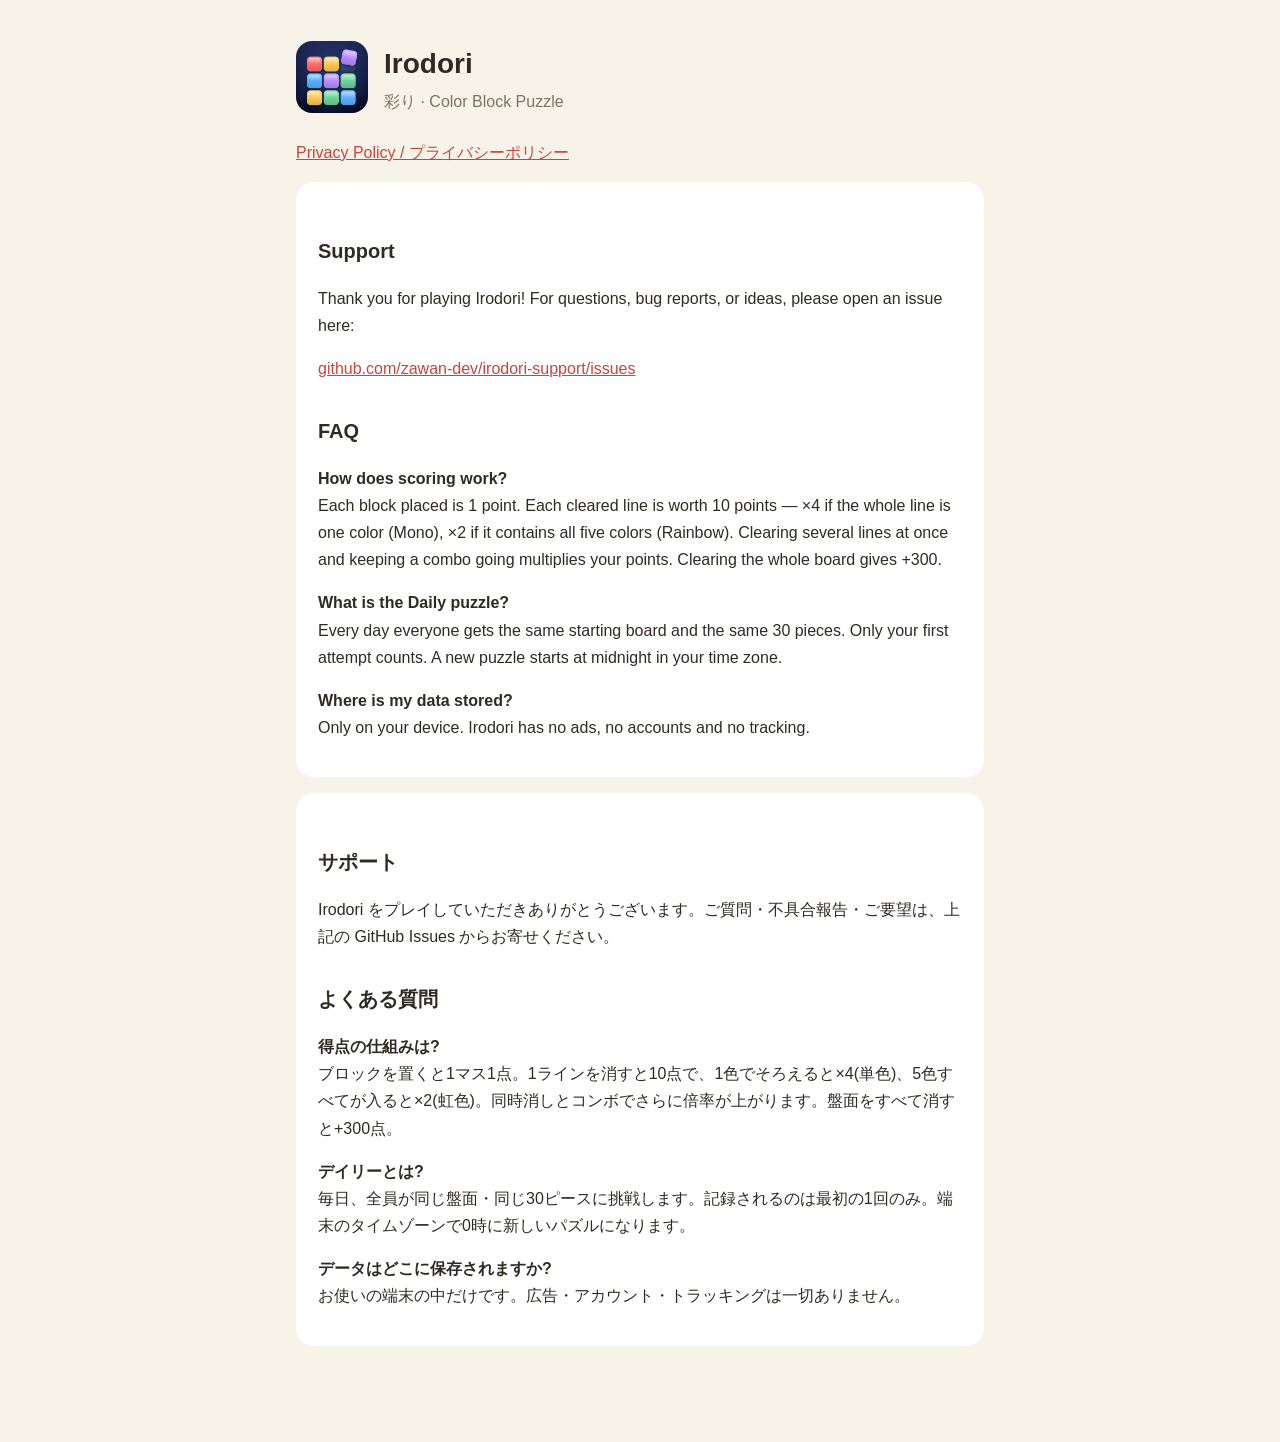
==== index.html @ 881e3e6b "Add support and privacy policy pages" ====
<!doctype html><html lang="ja"><head><meta charset="utf-8"><meta name="viewport" content="width=device-width,initial-scale=1">
<title>Irodori Support</title><link rel="stylesheet" href="style.css"></head><body><main>
<header><img src="icon.png" alt=""><div><h1>Irodori</h1><div class="sub">彩り · Color Block Puzzle</div></div></header>
<nav><a href="privacy.html">Privacy Policy / プライバシーポリシー</a></nav>
<div class="card"><h2>Support</h2>
<p>Thank you for playing Irodori! For questions, bug reports, or ideas, please open an issue here:</p>
<p><a href="https://github.com/zawan-dev/irodori-support/issues">github.com/zawan-dev/irodori-support/issues</a></p>
<h2>FAQ</h2>
<p><b>How does scoring work?</b><br>Each block placed is 1 point. Each cleared line is worth 10 points — ×4 if the whole line is one color (Mono), ×2 if it contains all five colors (Rainbow). Clearing several lines at once and keeping a combo going multiplies your points. Clearing the whole board gives +300.</p>
<p><b>What is the Daily puzzle?</b><br>Every day everyone gets the same starting board and the same 30 pieces. Only your first attempt counts. A new puzzle starts at midnight in your time zone.</p>
<p><b>Where is my data stored?</b><br>Only on your device. Irodori has no ads, no accounts and no tracking.</p></div>
<div class="card"><h2>サポート</h2>
<p>Irodori をプレイしていただきありがとうございます。ご質問・不具合報告・ご要望は、上記の GitHub Issues からお寄せください。</p>
<h2>よくある質問</h2>
<p><b>得点の仕組みは?</b><br>ブロックを置くと1マス1点。1ラインを消すと10点で、1色でそろえると×4(単色)、5色すべてが入ると×2(虹色)。同時消しとコンボでさらに倍率が上がります。盤面をすべて消すと+300点。</p>
<p><b>デイリーとは?</b><br>毎日、全員が同じ盤面・同じ30ピースに挑戦します。記録されるのは最初の1回のみ。端末のタイムゾーンで0時に新しいパズルになります。</p>
<p><b>データはどこに保存されますか?</b><br>お使いの端末の中だけです。広告・アカウント・トラッキングは一切ありません。</p></div>
</main></body></html>
---- style.css ----
:root{--bg:#F8F3E9;--card:#fff;--text:#2F2A24;--sub:#7C7263;--accent:#C8443F}
@media (prefers-color-scheme:dark){:root{--bg:#0E1127;--card:#1A1F3D;--text:#F1EEF8;--sub:#9DA3C7;--accent:#FFC857}}
*{box-sizing:border-box}body{margin:0;background:var(--bg);color:var(--text);font:16px/1.7 -apple-system,BlinkMacSystemFont,"Hiragino Sans",sans-serif}
main{max-width:720px;margin:0 auto;padding:40px 16px 80px}header{display:flex;gap:16px;align-items:center;margin-bottom:24px}
header img{width:72px;height:72px;border-radius:16px}h1{margin:0;font-size:28px}h2{margin-top:32px;font-size:20px}
.card{background:var(--card);border-radius:18px;padding:20px 22px;margin:16px 0}.sub{color:var(--sub)}a{color:var(--accent)}
nav a{margin-right:16px}
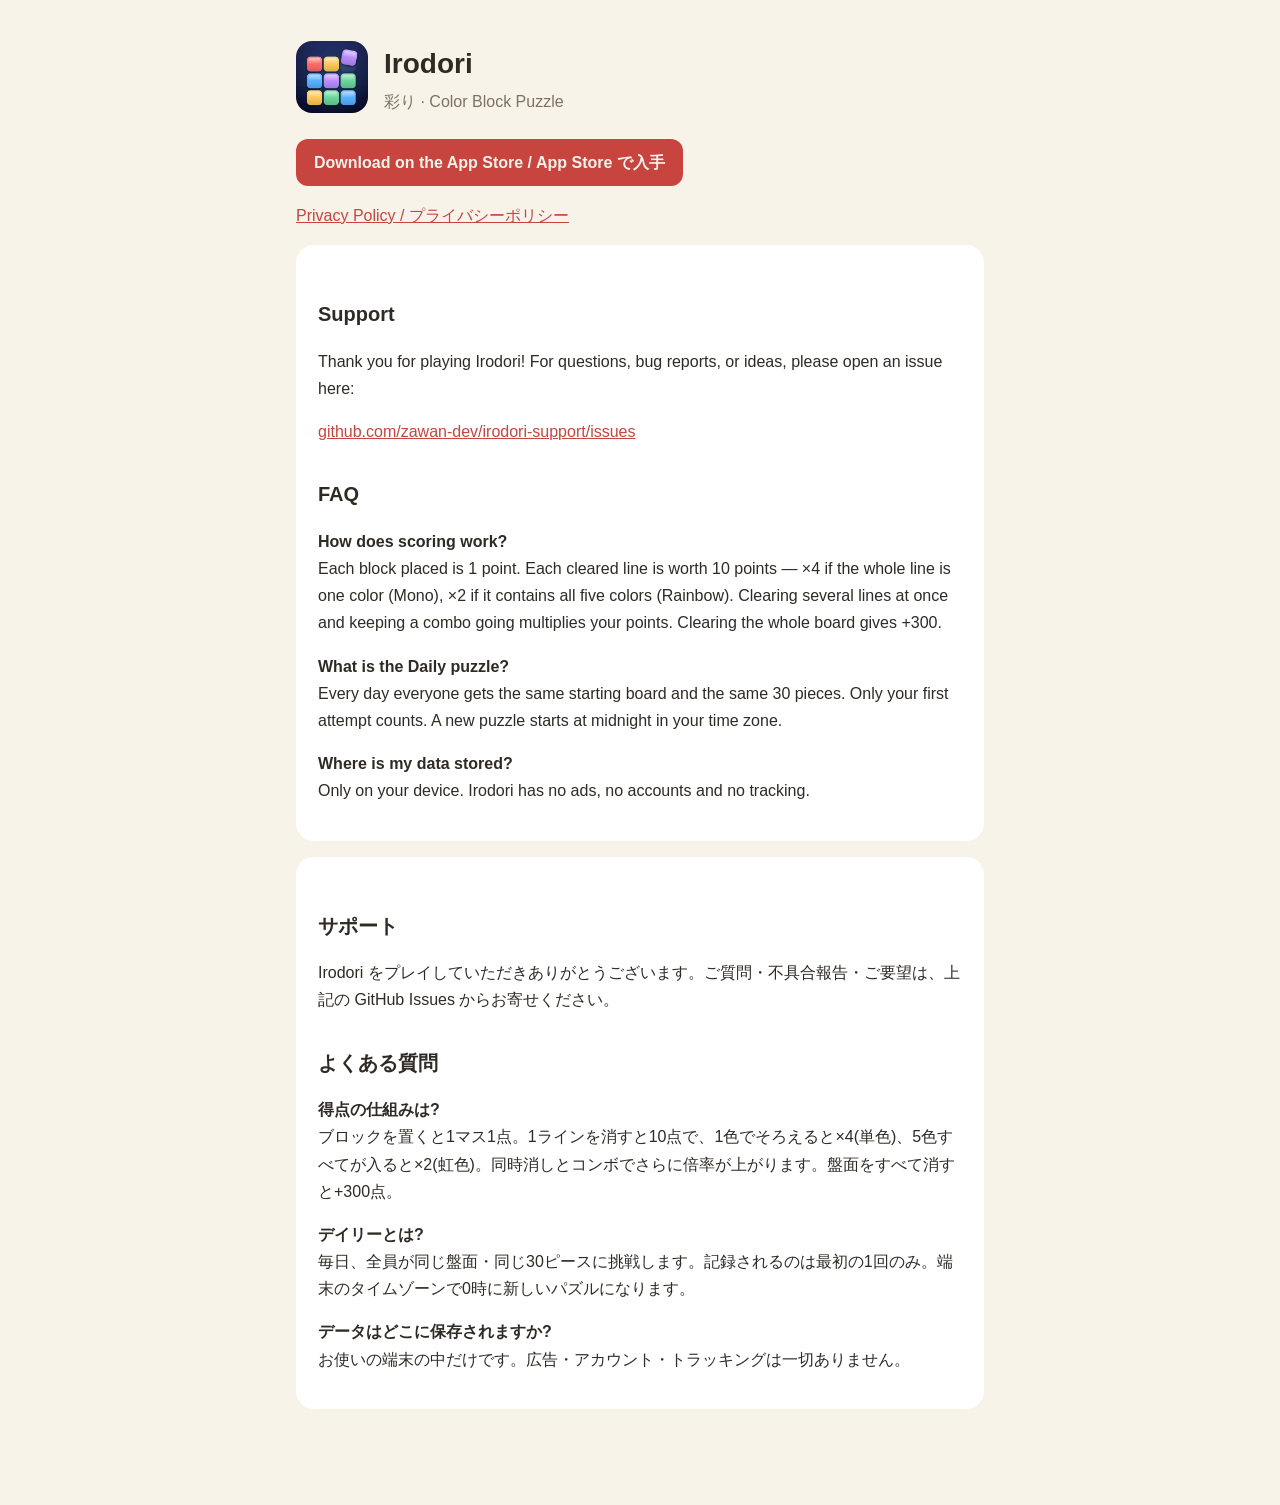
==== commit d18f124a: "Add App Store download link" ====
--- a/index.html
+++ b/index.html
@@ -1,6 +1,7 @@
 <!doctype html><html lang="ja"><head><meta charset="utf-8"><meta name="viewport" content="width=device-width,initial-scale=1">
 <title>Irodori Support</title><link rel="stylesheet" href="style.css"></head><body><main>
 <header><img src="icon.png" alt=""><div><h1>Irodori</h1><div class="sub">彩り · Color Block Puzzle</div></div></header>
+<p><a class="store" href="https://apps.apple.com/app/id6818050974">Download on the App Store / App Store で入手</a></p>
 <nav><a href="privacy.html">Privacy Policy / プライバシーポリシー</a></nav>
 <div class="card"><h2>Support</h2>
 <p>Thank you for playing Irodori! For questions, bug reports, or ideas, please open an issue here:</p>
--- a/style.css
+++ b/style.css
@@ -5,3 +5,4 @@
 header img{width:72px;height:72px;border-radius:16px}h1{margin:0;font-size:28px}h2{margin-top:32px;font-size:20px}
 .card{background:var(--card);border-radius:18px;padding:20px 22px;margin:16px 0}.sub{color:var(--sub)}a{color:var(--accent)}
 nav a{margin-right:16px}
+.store{display:inline-block;background:var(--accent);color:var(--bg);font-weight:600;text-decoration:none;border-radius:12px;padding:10px 18px}
